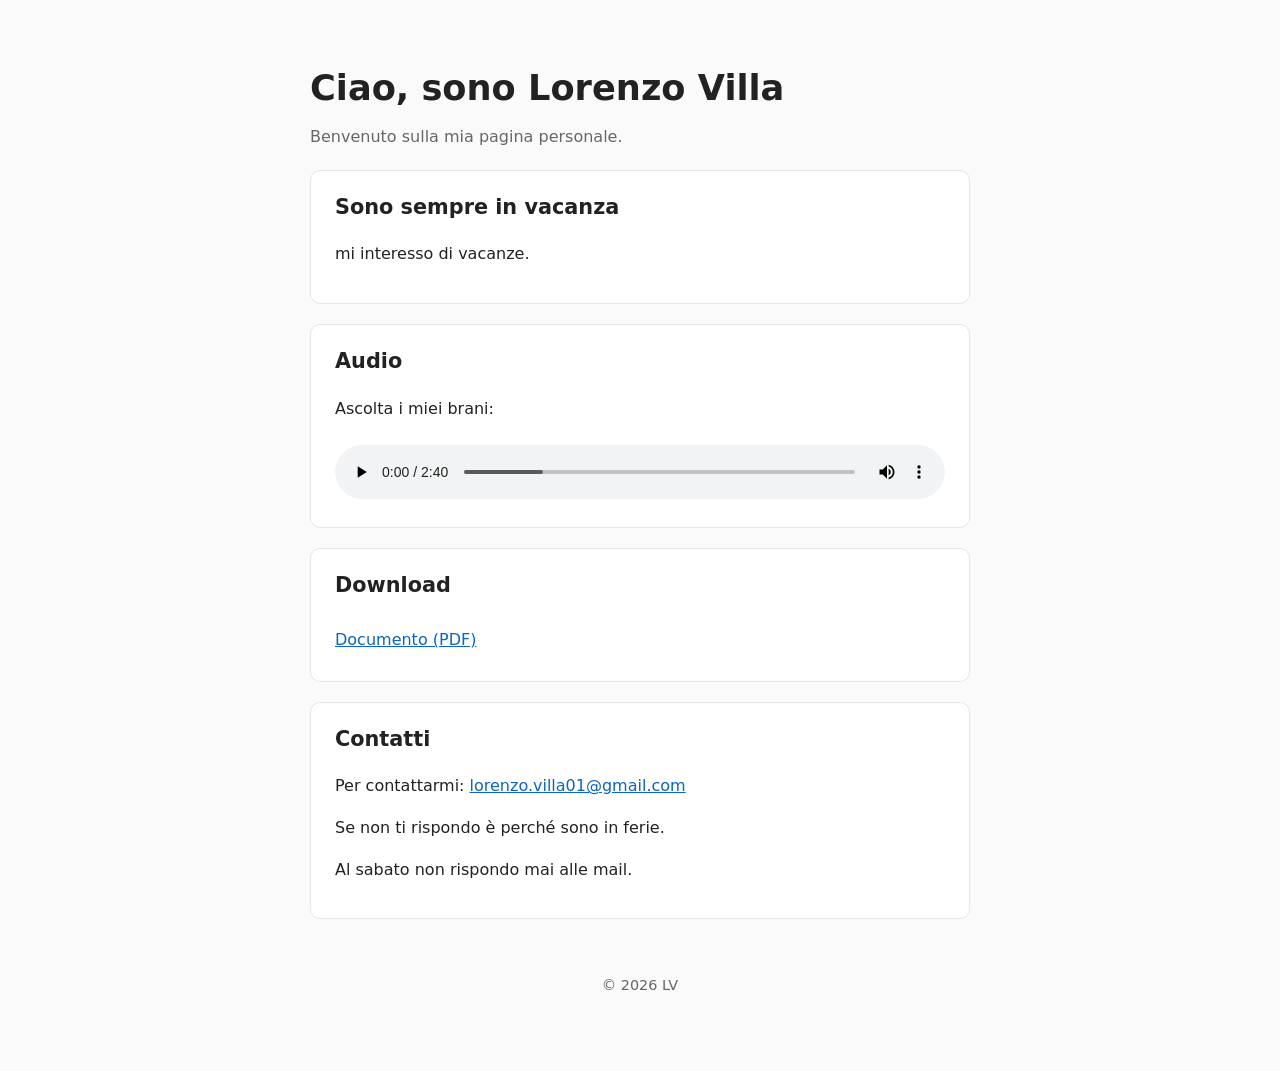
==== index.html @ d53511aa "feat; aggiunta contenuti" ====
<!DOCTYPE html>
<html lang="it">
<head>
  <meta charset="UTF-8">
  <meta name="viewport" content="width=device-width, initial-scale=1.0">
  <title>La mia pagina</title>
  <link rel="stylesheet" href="style.css">
</head>
<body>
  <header>
    <h1>Ciao, sono Lorenzo Villa</h1>
    <p>Benvenuto sulla mia pagina personale.</p>
  </header>

  <main>
    <section>
      <h2>Sono sempre in vacanza</h2>
      <p>mi interesso di vacanze.</p>
    </section>

    <section>
      <h2>Audio</h2>
      <p>Ascolta i miei brani:</p>
      <audio controls src="files/brano1.mp3">Il tuo browser non supporta l'audio.</audio>
    </section>

    <section>
      <h2>Download</h2>
      <ul class="downloads">
        <li>
          <a href="files/proposta-costituzionale.pdf" download>Documento (PDF)</a>
        </li>
      </ul>
    </section>

    <section>
      <h2>Contatti</h2>
      <p>Per contattarmi: <a href="mailto:lorenzo.villa01@gmail.com">lorenzo.villa01@gmail.com</a></p>
      <p>Se non ti rispondo è perché sono in ferie.</p>
      <p>Al sabato non rispondo mai alle mail.</p>
    </section>
  </main>

  <footer>
    <p>&copy; 2026 LV</p>
  </footer>
</body>
</html>
---- style.css ----
:root {
  --text: #222;
  --muted: #666;
  --accent: #0a66c2;
  --bg: #fafafa;
  --card: #ffffff;
  --border: #e5e5e5;
}

* {
  box-sizing: border-box;
}

body {
  margin: 0;
  font-family: system-ui, -apple-system, "Segoe UI", Roboto, sans-serif;
  line-height: 1.6;
  color: var(--text);
  background: var(--bg);
}

header,
main,
footer {
  max-width: 700px;
  margin: 0 auto;
  padding: 0 20px;
}

header {
  padding-top: 60px;
  padding-bottom: 20px;
}

header h1 {
  margin: 0 0 8px;
  font-size: 2.2rem;
}

header p {
  margin: 0;
  color: var(--muted);
}

main section {
  background: var(--card);
  border: 1px solid var(--border);
  border-radius: 10px;
  padding: 20px 24px;
  margin-bottom: 20px;
}

h2 {
  margin-top: 0;
  font-size: 1.3rem;
}

a {
  color: var(--accent);
}

audio {
  width: 100%;
  margin-top: 8px;
}

.downloads {
  list-style: none;
  padding: 0;
  margin: 0;
}

.downloads li {
  padding: 8px 0;
  border-bottom: 1px solid var(--border);
}

.downloads li:last-child {
  border-bottom: none;
}

footer {
  padding-top: 20px;
  padding-bottom: 60px;
  color: var(--muted);
  font-size: 0.9rem;
  text-align: center;
}
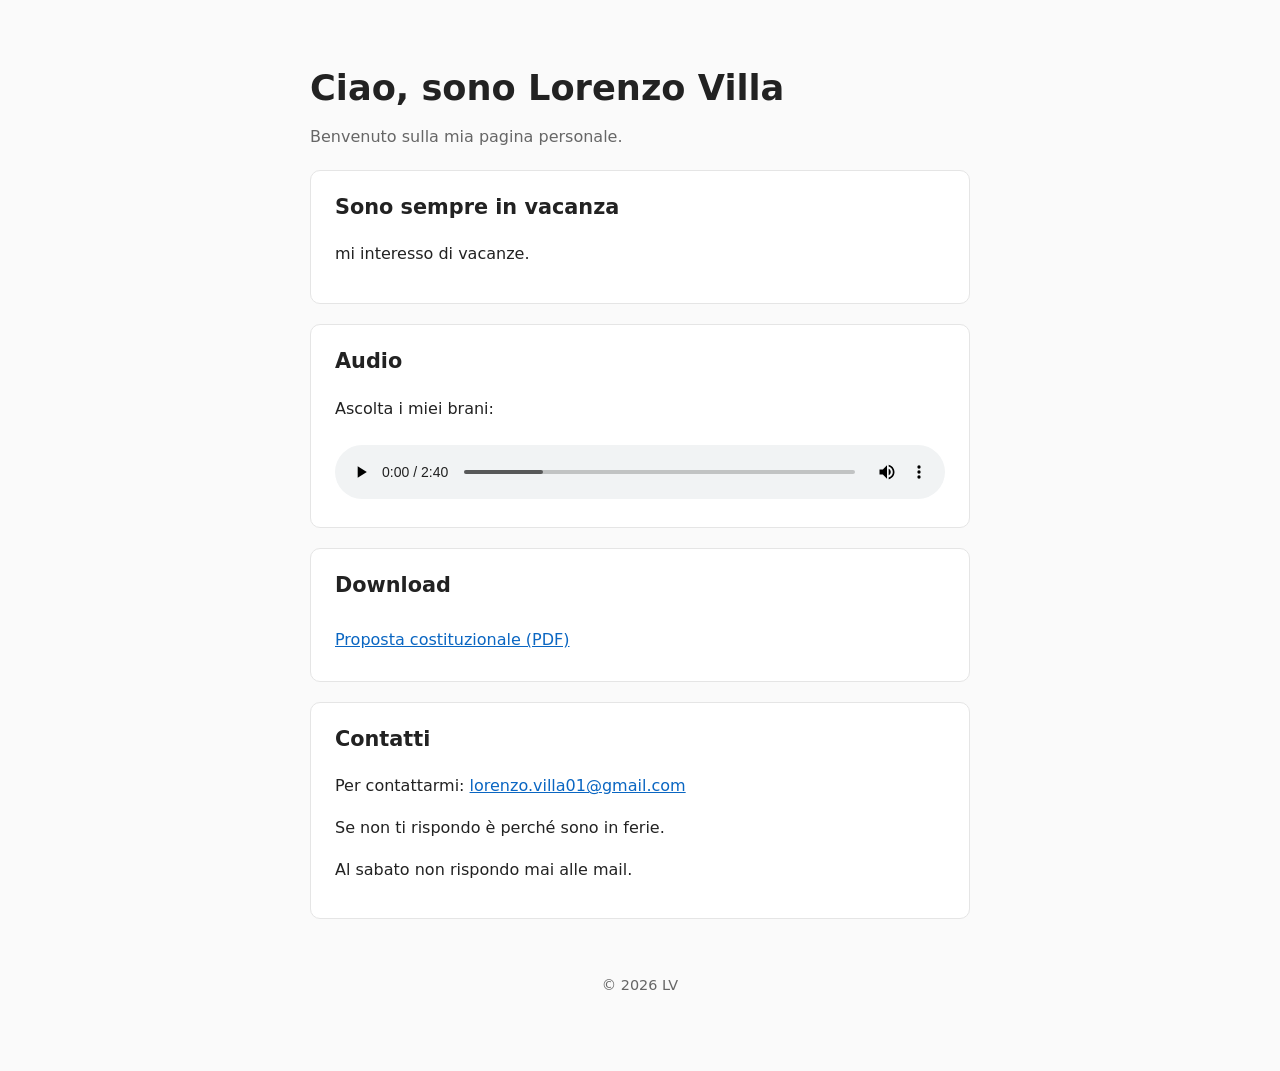
==== commit afa0e72f: "feat: aggiunta contenuti" ====
--- a/index.html
+++ b/index.html
@@ -28,7 +28,7 @@
       <h2>Download</h2>
       <ul class="downloads">
         <li>
-          <a href="files/proposta-costituzionale.pdf" download>Documento (PDF)</a>
+          <a href="files/proposta-costituzionale.pdf" download>Proposta costituzionale (PDF)</a>
         </li>
       </ul>
     </section>
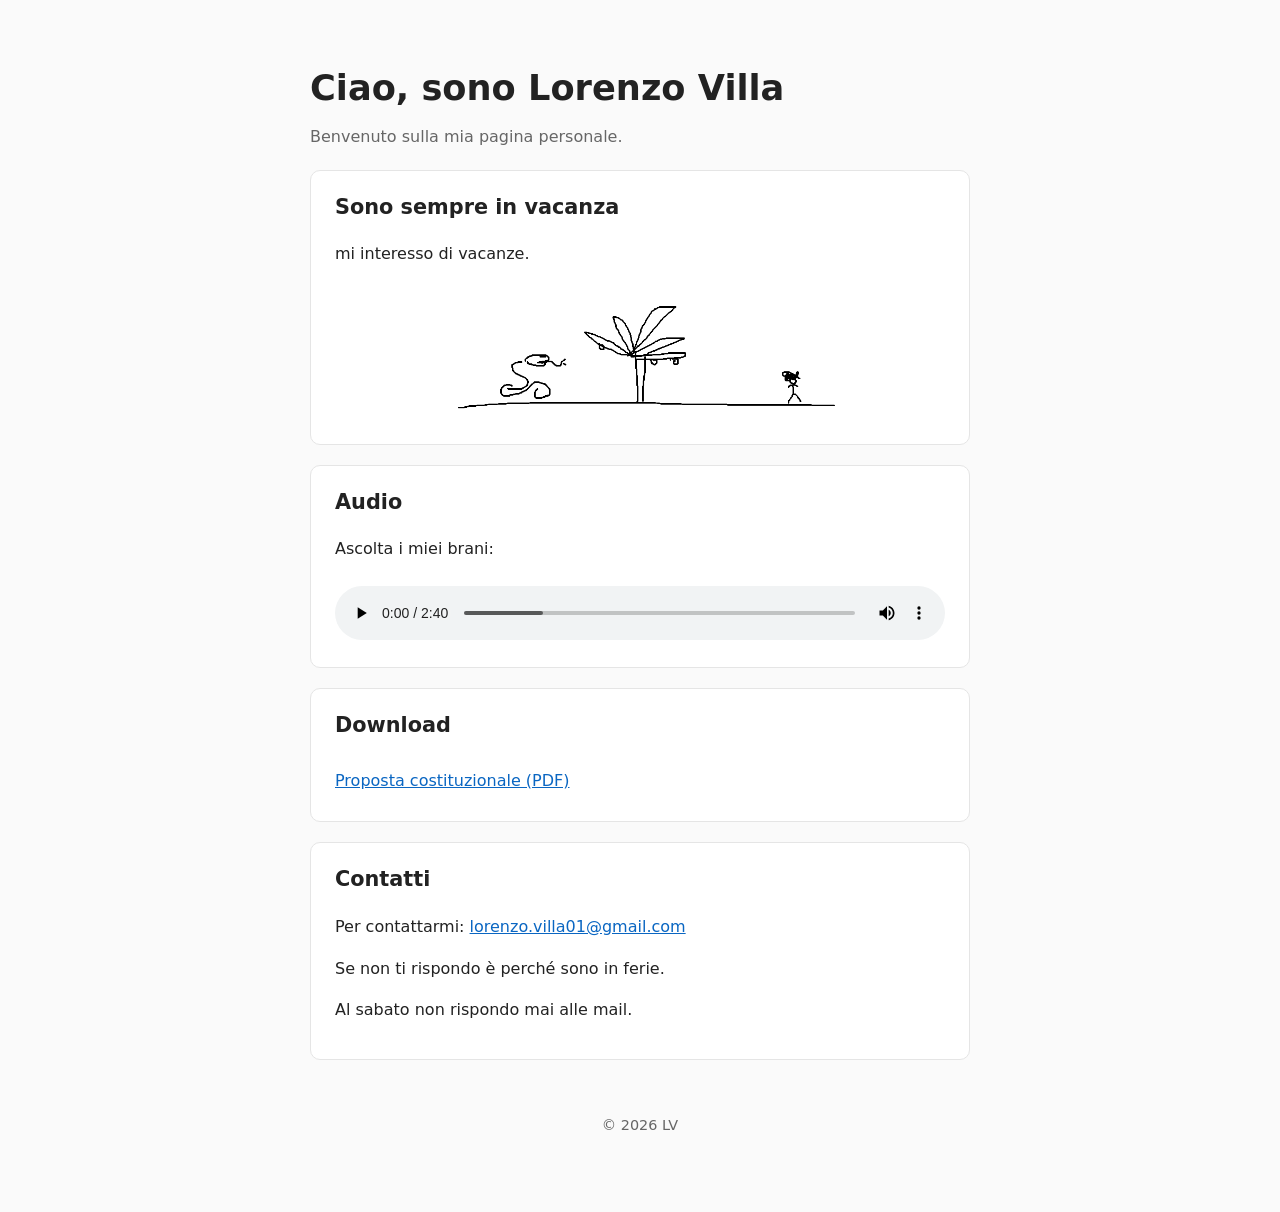
==== commit ca357661: "feat: aggiungi immagini e contenuti" ====
--- a/index.html
+++ b/index.html
@@ -16,6 +16,9 @@
     <section>
       <h2>Sono sempre in vacanza</h2>
       <p>mi interesso di vacanze.</p>
+      <figure class="vacation-scene">
+        <img src="files/scena-vacanze.png" alt="Disegno in bianco e nero di un serpente arrotolato, una palma, il sole e un bambino sulla spiaggia.">
+      </figure>
     </section>
 
     <section>
--- a/style.css
+++ b/style.css
@@ -55,6 +55,21 @@
   font-size: 1.3rem;
 }
 
+.vacation-scene {
+  margin: 18px 0 0;
+  aspect-ratio: 4.4;
+  overflow: hidden;
+  border-radius: 6px;
+}
+
+.vacation-scene img {
+  display: block;
+  width: 100%;
+  height: 100%;
+  object-fit: cover;
+  object-position: center top;
+}
+
 a {
   color: var(--accent);
 }
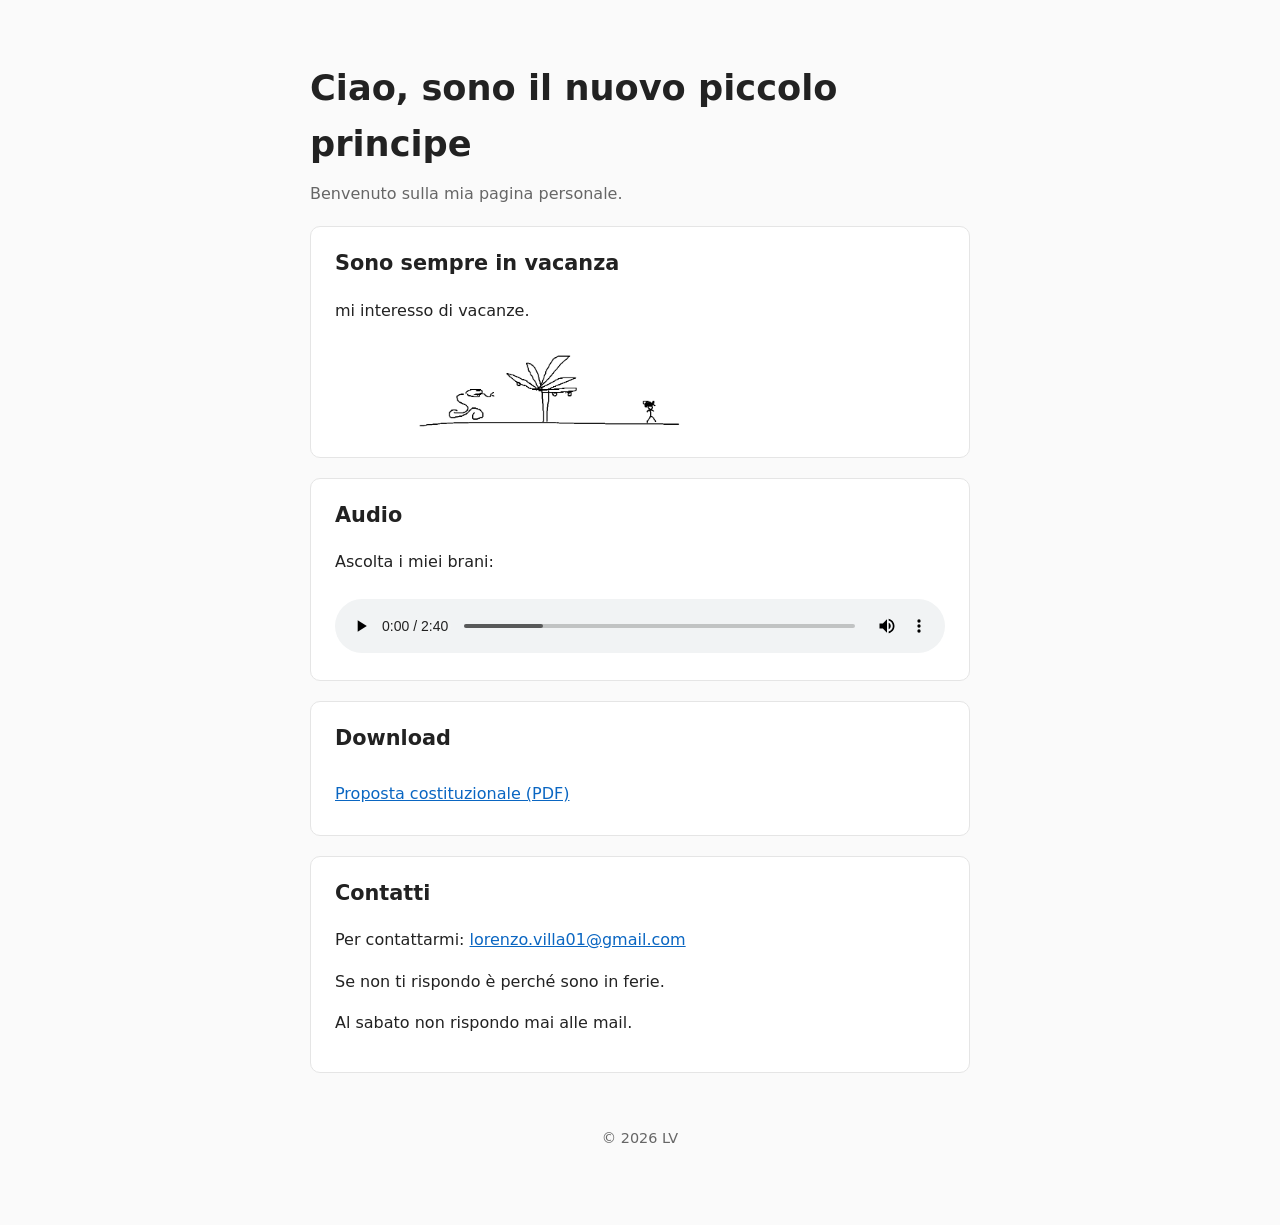
==== commit 029ffdd6: "feat: aggiungi contenuti" ====
--- a/index.html
+++ b/index.html
@@ -8,7 +8,7 @@
 </head>
 <body>
   <header>
-    <h1>Ciao, sono Lorenzo Villa</h1>
+    <h1>Ciao, sono il nuovo piccolo principe</h1>
     <p>Benvenuto sulla mia pagina personale.</p>
   </header>
 
--- a/style.css
+++ b/style.css
@@ -56,6 +56,7 @@
 }
 
 .vacation-scene {
+  width: min(100%, 420px);
   margin: 18px 0 0;
   aspect-ratio: 4.4;
   overflow: hidden;
@@ -65,6 +66,7 @@
 .vacation-scene img {
   display: block;
   width: 100%;
+  max-width: 100%;
   height: 100%;
   object-fit: cover;
   object-position: center top;
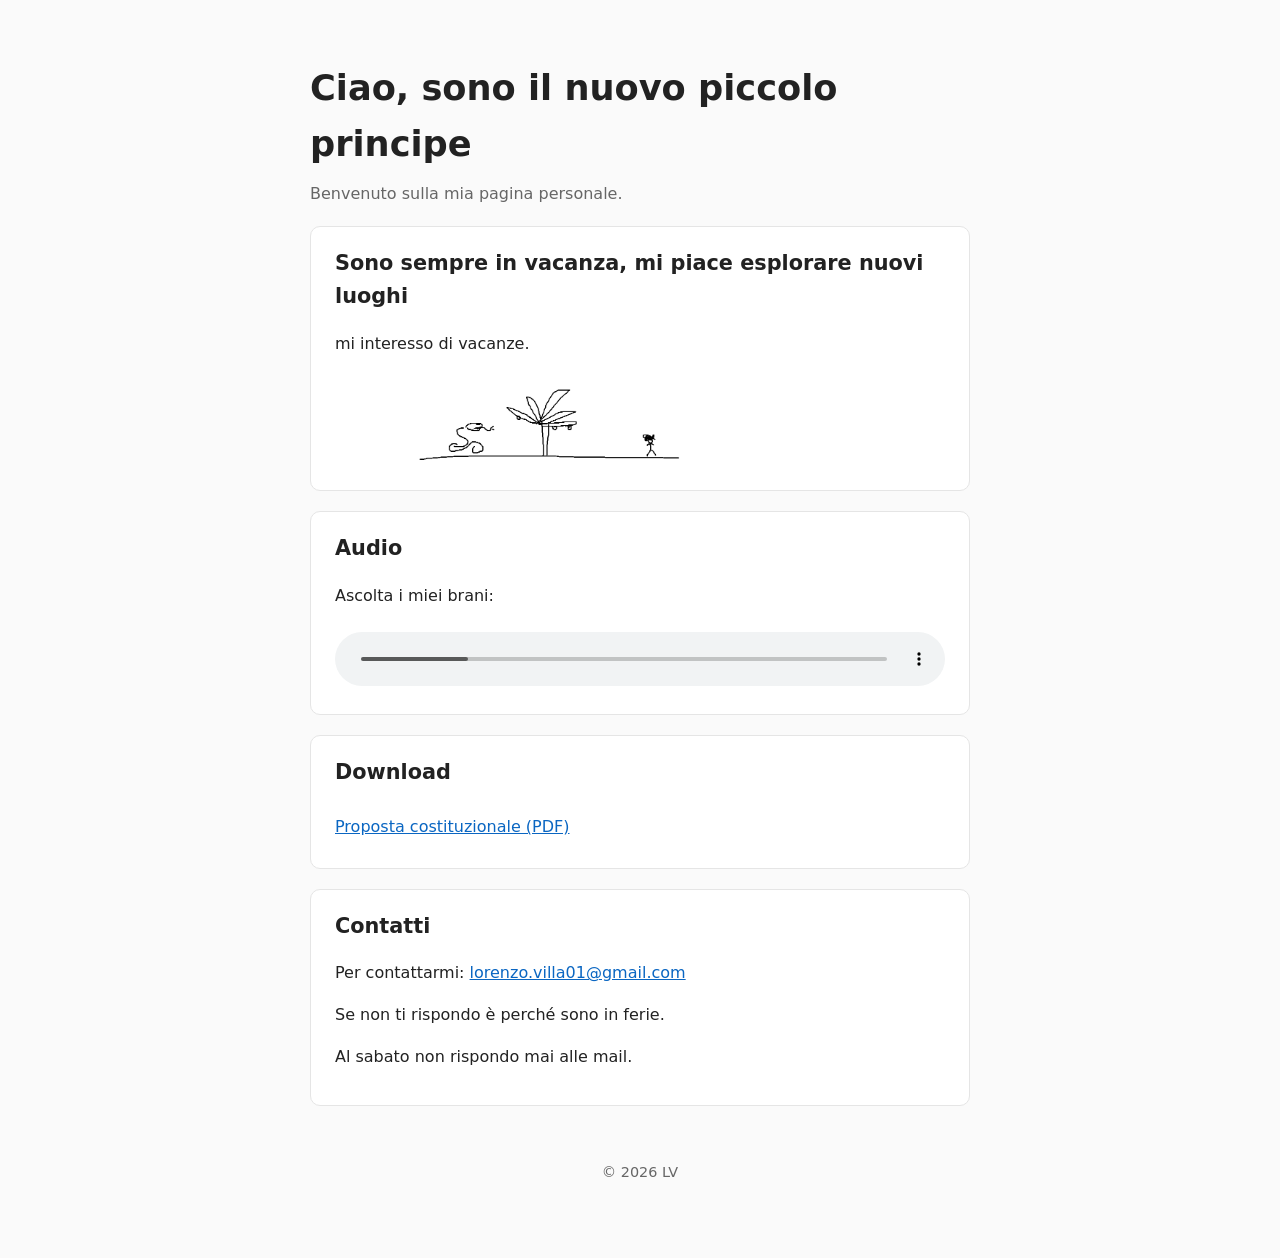
==== commit 627880e0: "change string" ====
--- a/index.html
+++ b/index.html
@@ -14,7 +14,7 @@
 
   <main>
     <section>
-      <h2>Sono sempre in vacanza</h2>
+      <h2>Sono sempre in vacanza, mi piace esplorare nuovi luoghi</h2>
       <p>mi interesso di vacanze.</p>
       <figure class="vacation-scene">
         <img src="files/scena-vacanze.png" alt="Disegno in bianco e nero di un serpente arrotolato, una palma, il sole e un bambino sulla spiaggia.">
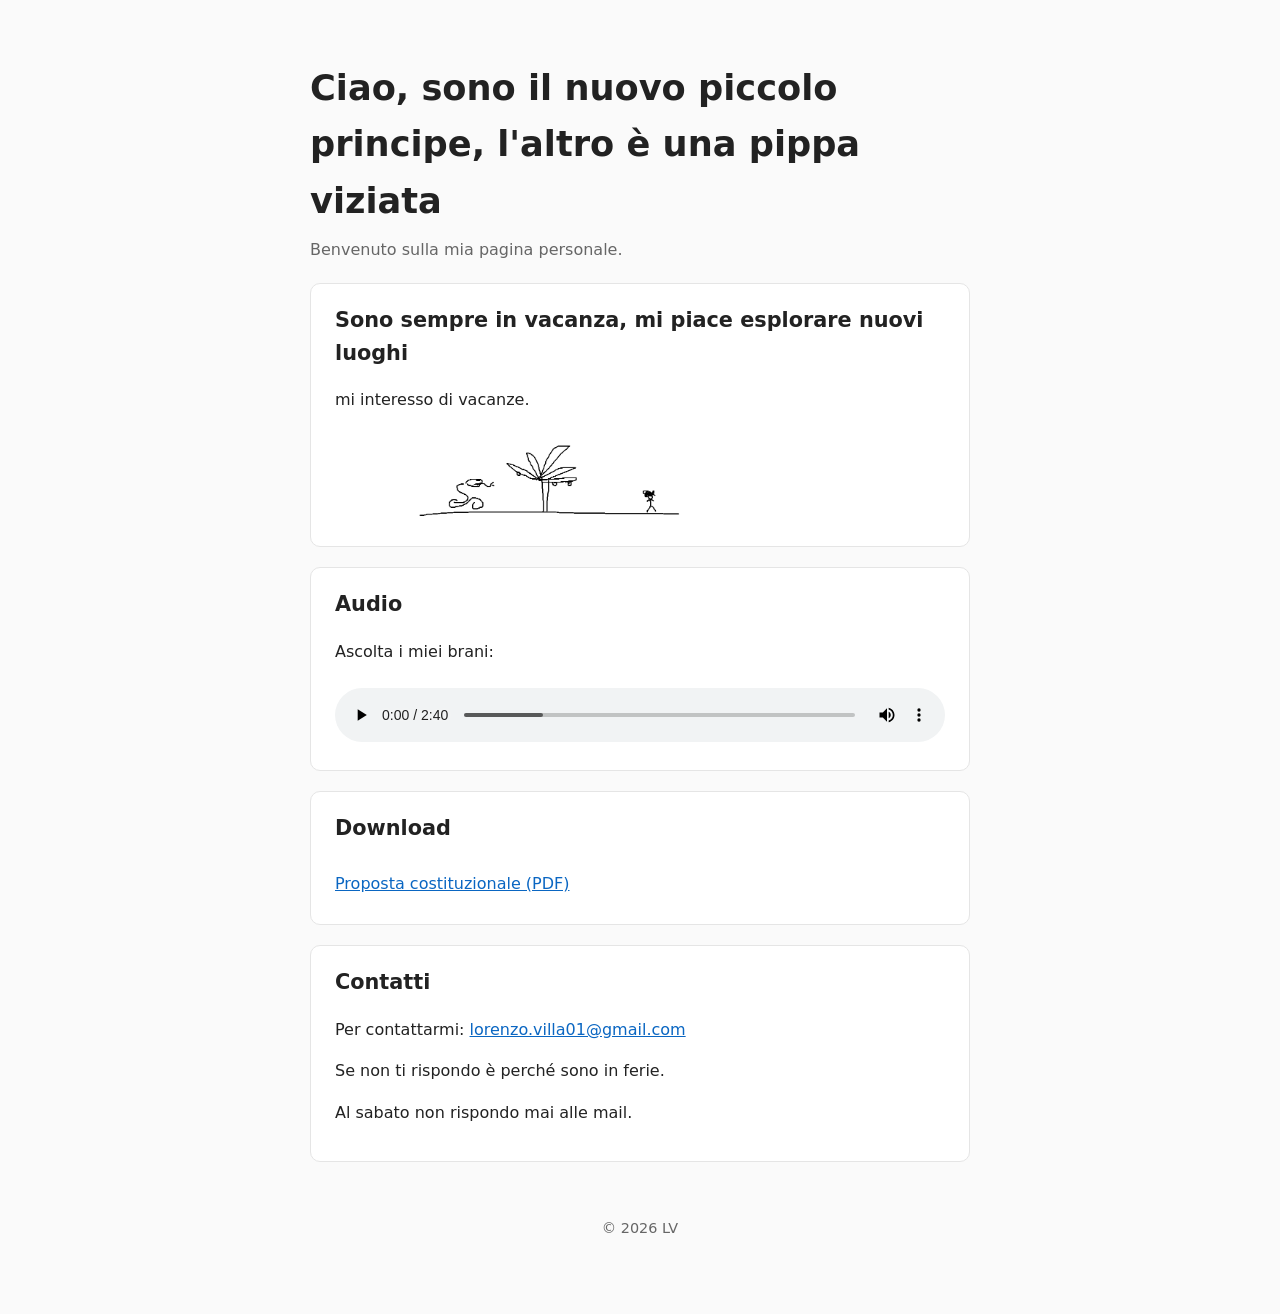
==== commit 81cfc74d: "change header description" ====
--- a/index.html
+++ b/index.html
@@ -8,7 +8,7 @@
 </head>
 <body>
   <header>
-    <h1>Ciao, sono il nuovo piccolo principe</h1>
+    <h1>Ciao, sono il nuovo piccolo principe, l'altro è una pippa viziata</h1>
     <p>Benvenuto sulla mia pagina personale.</p>
   </header>
 
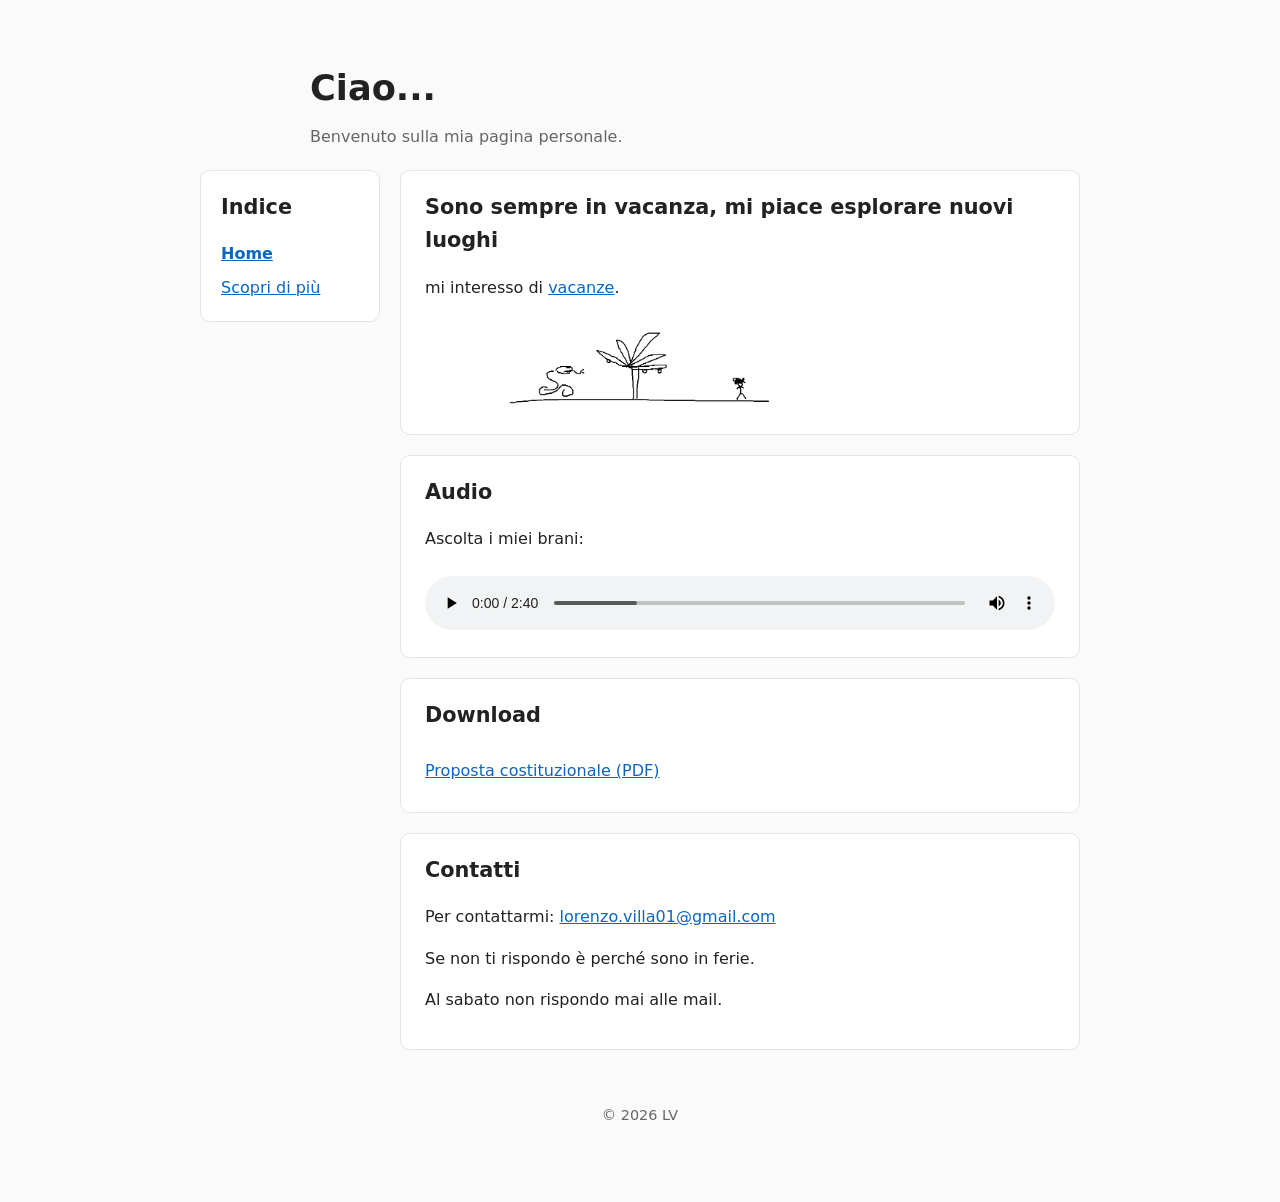
==== commit 9ed06ff2: "feat: add page" ====
--- a/index.html
+++ b/index.html
@@ -8,41 +8,51 @@
 </head>
 <body>
   <header>
-    <h1>Ciao, sono il nuovo piccolo principe, l'altro è una pippa viziata</h1>
+    <h1>Ciao...</h1>
     <p>Benvenuto sulla mia pagina personale.</p>
   </header>
 
-  <main>
-    <section>
-      <h2>Sono sempre in vacanza, mi piace esplorare nuovi luoghi</h2>
-      <p>mi interesso di vacanze.</p>
-      <figure class="vacation-scene">
-        <img src="files/scena-vacanze.png" alt="Disegno in bianco e nero di un serpente arrotolato, una palma, il sole e un bambino sulla spiaggia.">
-      </figure>
-    </section>
+  <div class="page-layout">
+    <nav class="sidebar" aria-label="Indice delle pagine">
+      <h2>Indice</h2>
+      <ul>
+        <li><a href="index.html" aria-current="page">Home</a></li>
+        <li><a href="scopri-di-piu.html">Scopri di più</a></li>
+      </ul>
+    </nav>
 
-    <section>
-      <h2>Audio</h2>
-      <p>Ascolta i miei brani:</p>
-      <audio controls src="files/brano1.mp3">Il tuo browser non supporta l'audio.</audio>
-    </section>
+    <main>
+      <section>
+        <h2>Sono sempre in vacanza, mi piace esplorare nuovi luoghi</h2>
+        <p>mi interesso di <a href="https://www.istockphoto.com/it/immagine/tropical-vacation" target="_blank" rel="noopener noreferrer">vacanze</a>.</p>
+        <figure class="vacation-scene">
+          <img src="files/scena-vacanze.png" alt="Disegno in bianco e nero di un serpente arrotolato, una palma, il sole e un bambino sulla spiaggia.">
+        </figure>
+      </section>
 
-    <section>
-      <h2>Download</h2>
-      <ul class="downloads">
-        <li>
-          <a href="files/proposta-costituzionale.pdf" download>Proposta costituzionale (PDF)</a>
-        </li>
-      </ul>
-    </section>
+      <section>
+        <h2>Audio</h2>
+        <p>Ascolta i miei brani:</p>
+        <audio controls src="files/brano1.mp3">Il tuo browser non supporta l'audio.</audio>
+      </section>
 
-    <section>
-      <h2>Contatti</h2>
-      <p>Per contattarmi: <a href="mailto:lorenzo.villa01@gmail.com">lorenzo.villa01@gmail.com</a></p>
-      <p>Se non ti rispondo è perché sono in ferie.</p>
-      <p>Al sabato non rispondo mai alle mail.</p>
-    </section>
-  </main>
+      <section>
+        <h2>Download</h2>
+        <ul class="downloads">
+          <li>
+            <a href="files/proposta-costituzionale.pdf" download>Proposta costituzionale (PDF)</a>
+          </li>
+        </ul>
+      </section>
+
+      <section>
+        <h2>Contatti</h2>
+        <p>Per contattarmi: <a href="mailto:lorenzo.villa01@gmail.com">lorenzo.villa01@gmail.com</a></p>
+        <p>Se non ti rispondo è perché sono in ferie.</p>
+        <p>Al sabato non rispondo mai alle mail.</p>
+      </section>
+    </main>
+  </div>
 
   <footer>
     <p>&copy; 2026 LV</p>
--- a/style.css
+++ b/style.css
@@ -40,6 +40,48 @@
 header p {
   margin: 0;
   color: var(--muted);
+}
+
+.page-layout {
+  display: grid;
+  grid-template-columns: 180px minmax(0, 1fr);
+  gap: 20px;
+  max-width: 920px;
+  margin: 0 auto;
+  padding: 0 20px;
+  align-items: start;
+}
+
+.page-layout main {
+  width: 100%;
+  padding: 0;
+}
+
+.sidebar {
+  background: var(--card);
+  border: 1px solid var(--border);
+  border-radius: 10px;
+  padding: 20px;
+}
+
+.sidebar ul {
+  list-style: none;
+  margin: 0;
+  padding: 0;
+}
+
+.sidebar li + li {
+  margin-top: 8px;
+}
+
+.sidebar [aria-current="page"] {
+  font-weight: bold;
+}
+
+@media (max-width: 640px) {
+  .page-layout {
+    grid-template-columns: minmax(0, 1fr);
+  }
 }
 
 main section {
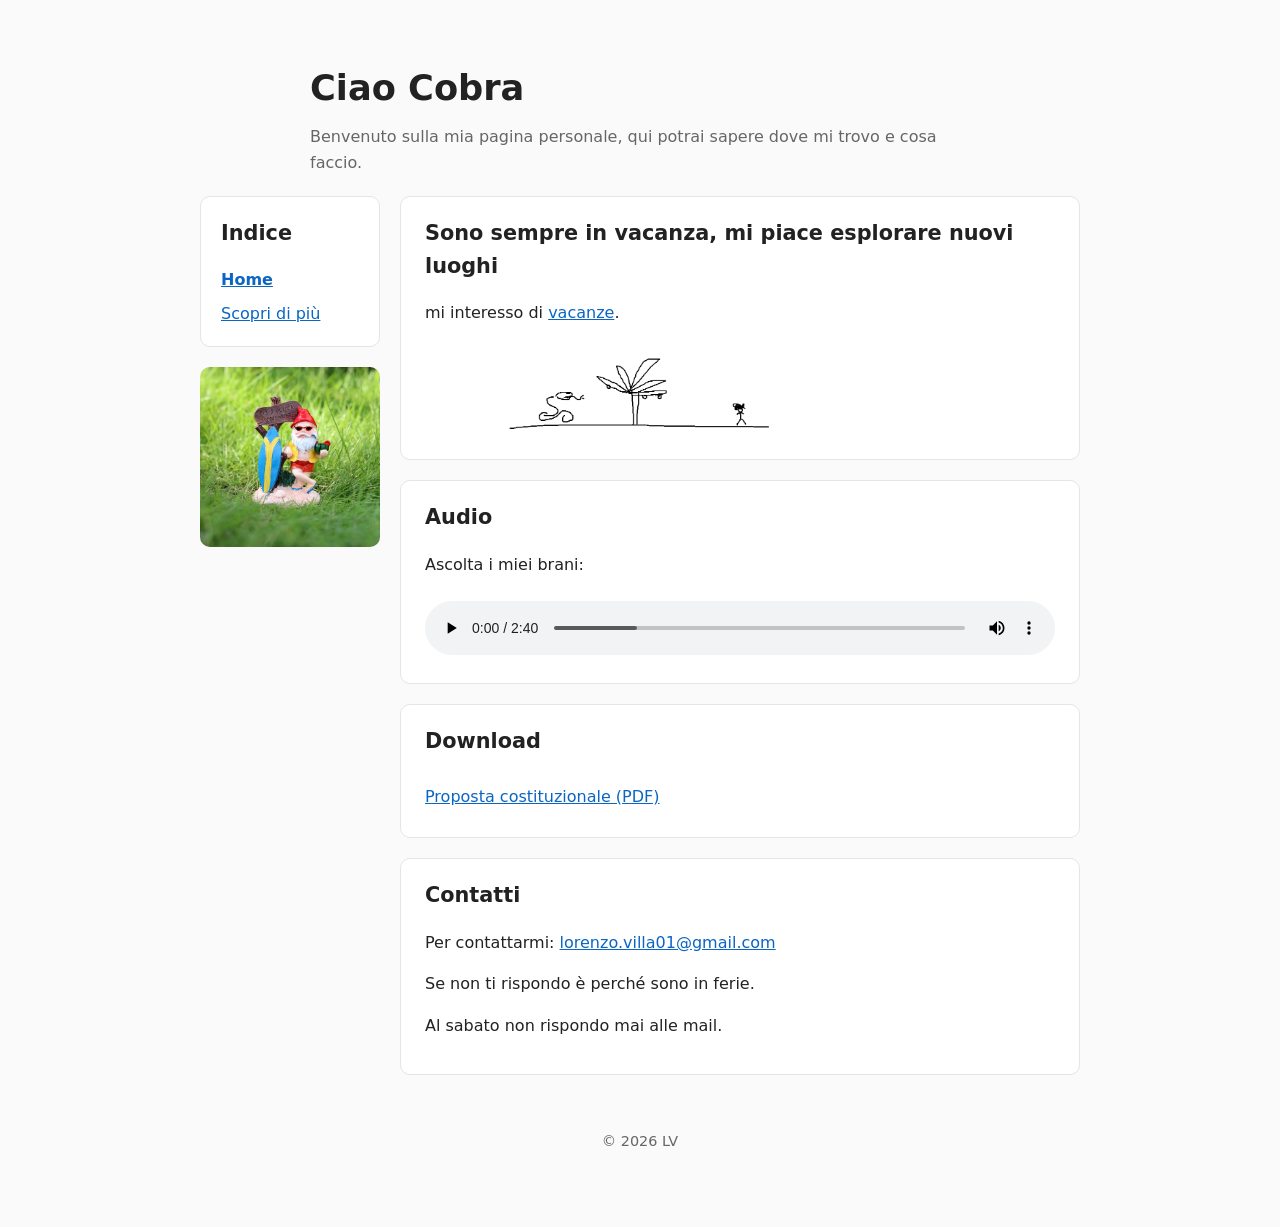
==== commit d31c6b0b: "feat: add images" ====
--- a/index.html
+++ b/index.html
@@ -8,18 +8,21 @@
 </head>
 <body>
   <header>
-    <h1>Ciao...</h1>
-    <p>Benvenuto sulla mia pagina personale.</p>
+    <h1>Ciao Cobra</h1>
+    <p>Benvenuto sulla mia pagina personale, qui potrai sapere dove mi trovo e cosa faccio.</p>
   </header>
 
   <div class="page-layout">
-    <nav class="sidebar" aria-label="Indice delle pagine">
-      <h2>Indice</h2>
-      <ul>
-        <li><a href="index.html" aria-current="page">Home</a></li>
-        <li><a href="scopri-di-piu.html">Scopri di più</a></li>
-      </ul>
-    </nav>
+    <div>
+      <nav class="sidebar" aria-label="Indice delle pagine">
+        <h2>Indice</h2>
+        <ul>
+          <li><a href="index.html" aria-current="page">Home</a></li>
+          <li><a href="scopri-di-piu.html">Scopri di più</a></li>
+        </ul>
+      </nav>
+      <img class="sidebar-image" src="files/nano-ai-tropici.jpg" alt="Un nano da giardino con occhiali da sole e una tavola da surf.">
+    </div>
 
     <main>
       <section>
--- a/style.css
+++ b/style.css
@@ -78,6 +78,15 @@
   font-weight: bold;
 }
 
+.sidebar-image {
+  display: block;
+  width: 100%;
+  max-width: 180px;
+  height: auto;
+  margin-top: 20px;
+  border-radius: 10px;
+}
+
 @media (max-width: 640px) {
   .page-layout {
     grid-template-columns: minmax(0, 1fr);
